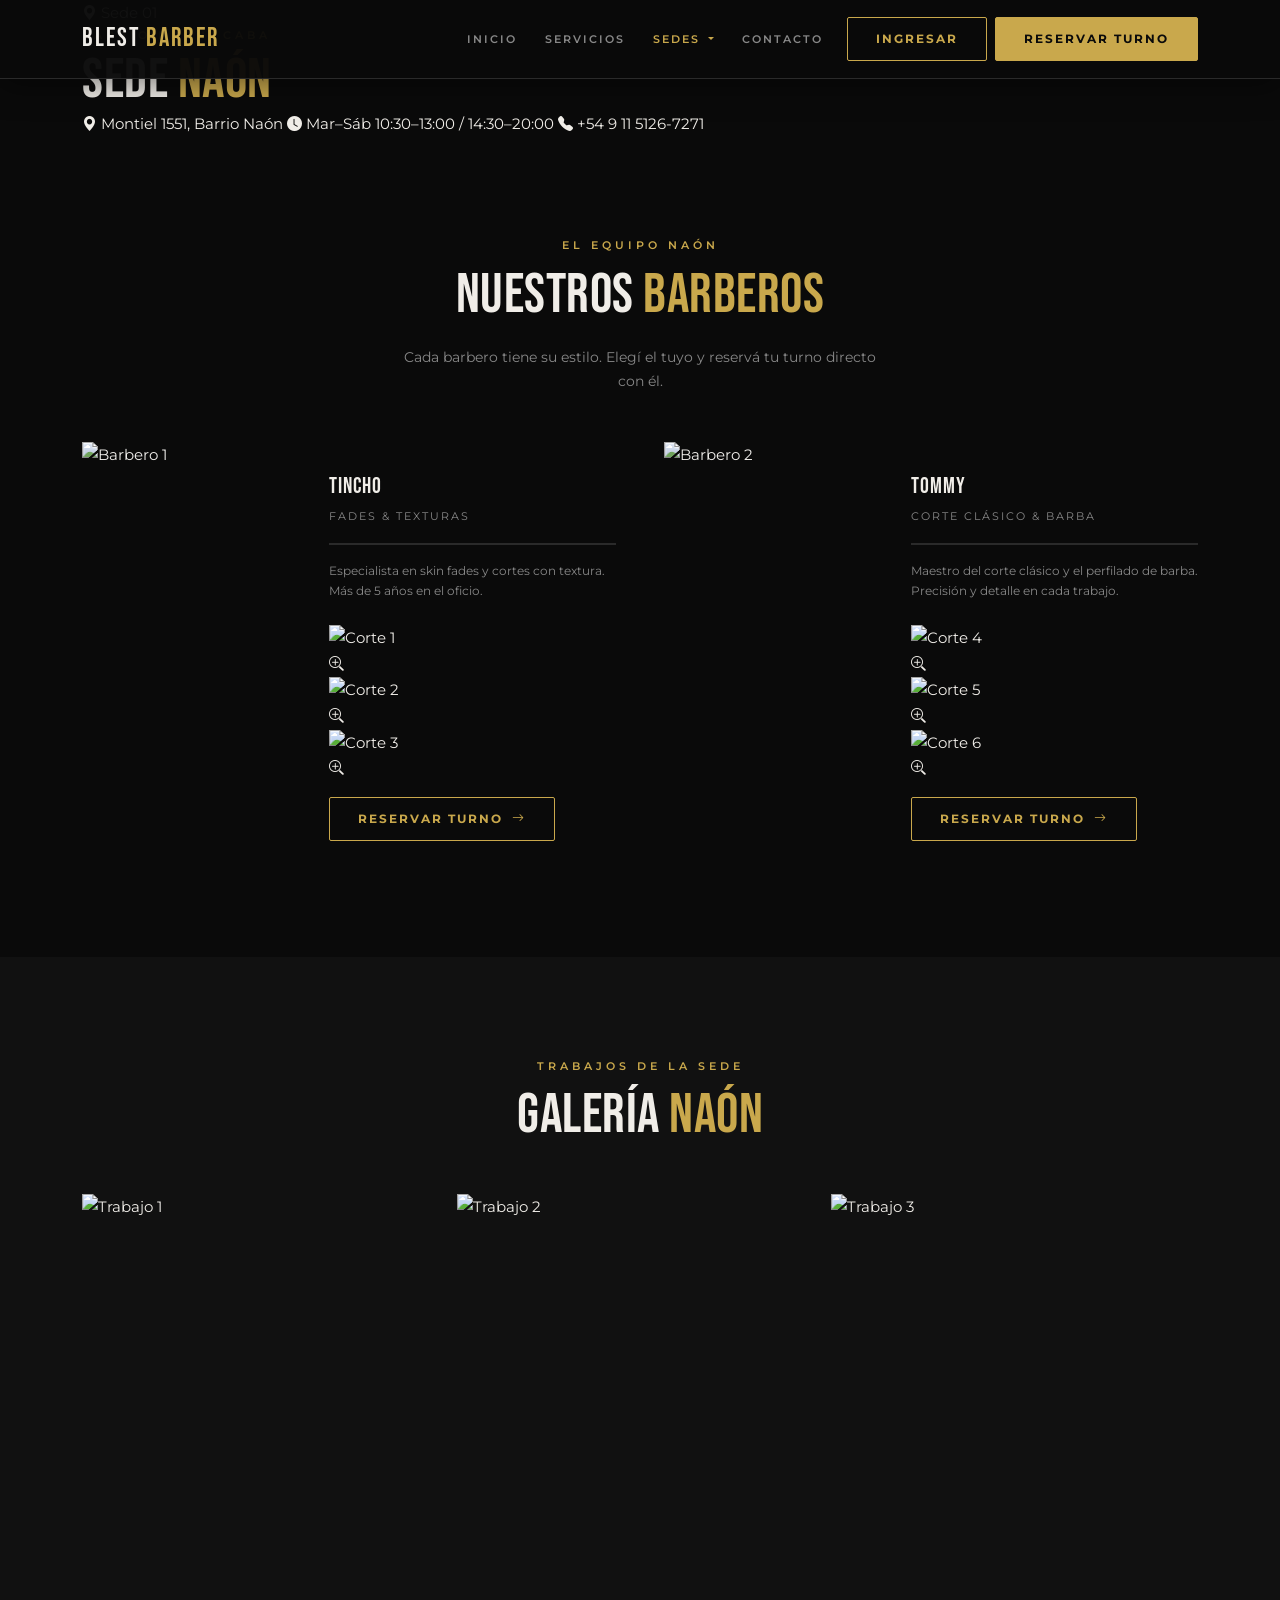
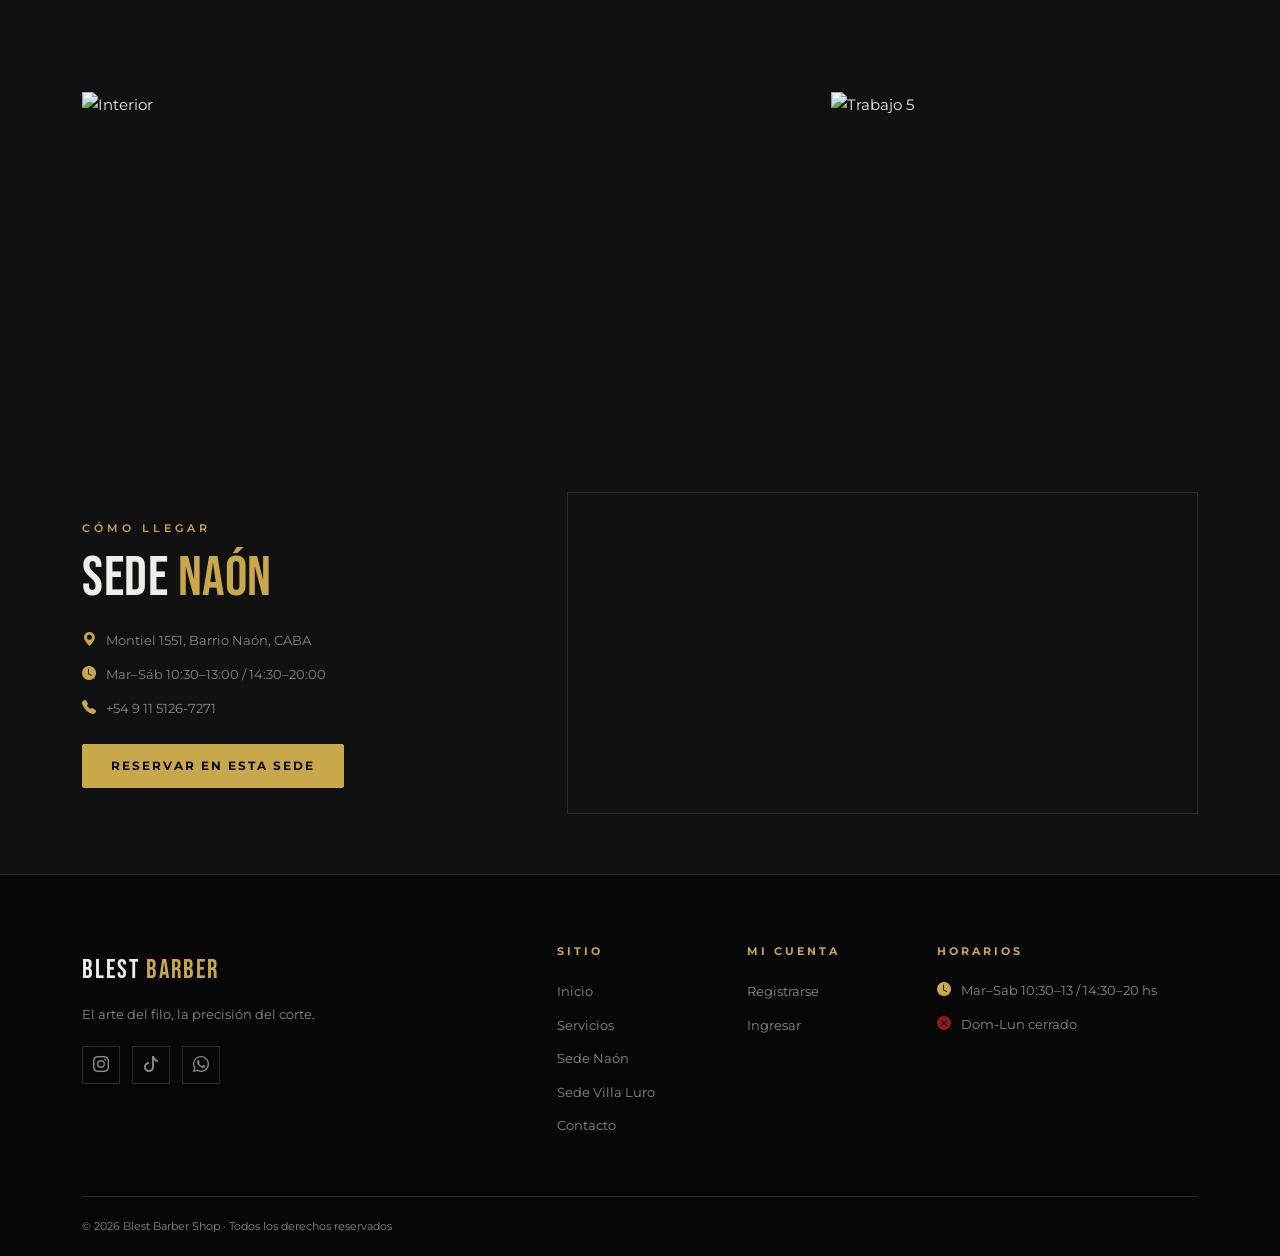
==== html/SedeNaon.html @ c5be1477 "Add files via upload" ====
<!DOCTYPE html>
<html lang="es">
<head>
  <meta charset="UTF-8">
  <meta name="viewport" content="width=device-width, initial-scale=1.0">
  <title>Sede Naón | Blest Barber Shop</title>
  <link href="https://cdn.jsdelivr.net/npm/bootstrap@5.3.3/dist/css/bootstrap.min.css" rel="stylesheet">
  <link href="https://fonts.googleapis.com/css2?family=Bebas+Neue&family=Montserrat:wght@300;400;500;600;700&display=swap" rel="stylesheet">
  <link rel="stylesheet" href="https://cdn.jsdelivr.net/npm/bootstrap-icons@1.11.3/font/bootstrap-icons.css">
  <link rel="stylesheet" href="../css/style.css">
</head>
<body>

  <!-- ======================== NAVBAR ======================== -->
  <nav class="navbar navbar-expand-lg navbar-dark fixed-top scrolled" id="mainNav">
    <div class="container">
      <a class="navbar-brand" href="index.html">
        <span class="brand-el">BLEST</span><span class="brand-filo"> BARBER</span>
      </a>
      <button class="navbar-toggler border-0" type="button" data-bs-toggle="collapse" data-bs-target="#navbarMenu">
        <span class="navbar-toggler-icon"></span>
      </button>
      <div class="collapse navbar-collapse" id="navbarMenu">
        <ul class="navbar-nav ms-auto align-items-lg-center gap-lg-1">
          <li class="nav-item"><a class="nav-link" href="index.html">Inicio</a></li>
          <li class="nav-item"><a class="nav-link" href="index.html#servicios">Servicios</a></li>
          <li class="nav-item dropdown">
            <a class="nav-link dropdown-toggle" href="#" role="button"
               data-bs-toggle="dropdown" data-bs-auto-close="true" aria-expanded="false"
               style="color:var(--gold)!important">
              Sedes
            </a>
            <ul class="dropdown-menu">
              <li>
                <a class="dropdown-item" href="SedeNaon.html"
                   style="color:var(--gold)!important">
                  <i class="bi bi-geo-alt-fill"></i>
                  Sede Naón
                </a>
              </li>
              <li>
                <a class="dropdown-item" href="SedeVLuro.html">
                  <i class="bi bi-geo-alt-fill"></i>
                  Sede Villa Luro
                </a>
              </li>
            </ul>
          </li>
          <li class="nav-item"><a class="nav-link" href="contacto.html">Contacto</a></li>
          <li class="nav-item ms-lg-2">
            <a class="btn btn-outline-gold btn-sm" href="login.html">Ingresar</a>
          </li>
          <li class="nav-item ms-lg-1">
            <a class="btn btn-gold btn-sm" href="registro.html">Reservar turno</a>
          </li>
        </ul>
      </div>
    </div>
  </nav>

  <!-- ======================== HEADER SEDE ======================== -->
  <div class="sede-header">
    <div class="container">
      <div class="sede-tag"><i class="bi bi-geo-alt-fill"></i> Sede 01</div>
      <p class="section-eyebrow mb-2">Barrio Naón, CABA</p>
      <h1 class="section-title mb-0">Sede <span class="text-gold">Naón</span></h1>
      <div class="sede-info-strip">
        <span class="sede-info-item"><i class="bi bi-geo-alt-fill"></i> Montiel 1551, Barrio Naón</span>
        <span class="sede-info-item"><i class="bi bi-clock-fill"></i> Mar–Sáb 10:30–13:00 / 14:30–20:00</span>
        <span class="sede-info-item"><i class="bi bi-telephone-fill"></i> +54 9 11 5126-7271</span>
      </div>
    </div>
  </div>

  <!-- ======================== BARBEROS ======================== -->
  <section class="barbers-section py-section">
    <div class="container">
      <div class="text-center mb-5">
        <p class="section-eyebrow">El equipo Naón</p>
        <h2 class="section-title">Nuestros <span class="text-gold">Barberos</span></h2>
        <p style="color:var(--muted);font-size:14px;max-width:500px;margin:0 auto">
          Cada barbero tiene su estilo. Elegí el tuyo y reservá tu turno directo con él.
        </p>
      </div>

      <div class="row g-5">

        <!-- BARBERO 1 -->
        <div class="col-lg-6">
          <div class="barber-card">
            <div class="row g-0">
              <div class="col-5">
                <div class="barber-img-wrap" style="height:100%">
                  <img src="../img/tinchos.webp"
                       alt="Barbero 1" class="barber-img" style="height:100%;min-height:260px">
                  <div class="barber-overlay">
                    <a href="registro.html" class="btn btn-gold btn-sm">Reservar</a>
                  </div>
                </div>
              </div>
              <div class="col-7 ps-4 py-3 d-flex flex-column">
                <div class="barber-info mb-3">
                  <h4 class="barber-name">Tincho</h4>
                  <span class="barber-spec">Fades & Texturas</span>
                </div>
                <p style="font-size:12px;color:var(--muted);line-height:1.6;flex:1">
                  Especialista en skin fades y cortes con textura. Más de 5 años en el oficio.
                </p>
                <div class="barber-cuts-grid mt-2">
                  <div class="barber-cut-thumb">
                    <img src="../img/cortenaon.webp" alt="Corte 1">
                    <div class="barber-cut-overlay"><i class="bi bi-zoom-in"></i></div>
                  </div>
                  <div class="barber-cut-thumb">
                    <img src="../img/cortenaon2.webp" alt="Corte 2">
                    <div class="barber-cut-overlay"><i class="bi bi-zoom-in"></i></div>
                  </div>
                  <div class="barber-cut-thumb">
                    <img src="../img/cortenaon3.webp" alt="Corte 3">
                    <div class="barber-cut-overlay"><i class="bi bi-zoom-in"></i></div>
                  </div>
                </div>
                <a href="registro.html" class="btn btn-outline-gold btn-sm mt-3" style="align-self:flex-start">
                  Reservar turno <i class="bi bi-arrow-right ms-1"></i>
                </a>
              </div>
            </div>
          </div>
        </div>

        <!-- BARBERO 2 -->
        <div class="col-lg-6">
          <div class="barber-card">
            <div class="row g-0">
              <div class="col-5">
                <div class="barber-img-wrap" style="height:100%">
                  <img src="../img/tommys.webp"
                       alt="Barbero 2" class="barber-img" style="height:100%;min-height:260px">
                  <div class="barber-overlay">
                    <a href="registro.html" class="btn btn-gold btn-sm">Reservar</a>
                  </div>
                </div>
              </div>
              <div class="col-7 ps-4 py-3 d-flex flex-column">
                <div class="barber-info mb-3">
                  <h4 class="barber-name">Tommy</h4>
                  <span class="barber-spec">Corte Clásico & Barba</span>
                </div>
                <p style="font-size:12px;color:var(--muted);line-height:1.6;flex:1">
                  Maestro del corte clásico y el perfilado de barba. Precisión y detalle en cada trabajo.
                </p>
                <div class="barber-cuts-grid mt-2">
                  <div class="barber-cut-thumb">
                    <img src="../img/cortenaon4.webp" alt="Corte 4">
                    <div class="barber-cut-overlay"><i class="bi bi-zoom-in"></i></div>
                  </div>
                  <div class="barber-cut-thumb">
                    <img src="../img/cortenaon5.webp" alt="Corte 5">
                    <div class="barber-cut-overlay"><i class="bi bi-zoom-in"></i></div>
                  </div>
                  <div class="barber-cut-thumb">
                    <img src="..//img//cortenaon6.webp" alt="Corte 6">
                    <div class="barber-cut-overlay"><i class="bi bi-zoom-in"></i></div>
                  </div>
                </div>
                <a href="registro.html" class="btn btn-outline-gold btn-sm mt-3" style="align-self:flex-start">
                  Reservar turno <i class="bi bi-arrow-right ms-1"></i>
                </a>
              </div>
            </div>
          </div>
        </div>

      </div>
    </div>
  </section>

  <!-- ======================== GALERÍA SEDE ======================== -->
  <section class="gallery-section py-section">
    <div class="container">
      <div class="text-center mb-5">
        <p class="section-eyebrow">Trabajos de la sede</p>
        <h2 class="section-title">Galería <span class="text-gold">Naón</span></h2>
      </div>
      <div class="gallery-grid">
        <div class="gallery-item gallery-item--tall">
          <img src="../img/cortenaon.webp" alt="Trabajo 1">
          <div class="gallery-hover"><i class="bi bi-zoom-in"></i></div>
        </div>
        <div class="gallery-item">
          <img src="../img/cortenaon2.webp" alt="Trabajo 2">
          <div class="gallery-hover"><i class="bi bi-zoom-in"></i></div>
        </div>
        <div class="gallery-item">
          <img src="../img/cortenaon3.webp" alt="Trabajo 3">
          <div class="gallery-hover"><i class="bi bi-zoom-in"></i></div>
        </div>
        <div class="gallery-item gallery-item--wide">
          <img src="../img/cortenaon4.webp" alt="Interior">
          <div class="gallery-hover"><i class="bi bi-zoom-in"></i></div>
        </div>
        <div class="gallery-item">
          <img src="../img/cortenaon5.webp" alt="Trabajo 5">
          <div class="gallery-hover"><i class="bi bi-zoom-in"></i></div>
        </div>
      </div>
    </div>
  </section>

  <!-- ======================== MAPA ======================== -->
  <section style="background:var(--bg2);padding:60px 0">
    <div class="container">
      <div class="row align-items-center g-5">
        <div class="col-lg-5">
          <p class="section-eyebrow">Cómo llegar</p>
          <h2 class="section-title">Sede <span class="text-gold">Naón</span></h2>
          <ul class="footer-contact-list mt-3">
            <li><i class="bi bi-geo-alt-fill"></i> Montiel 1551, Barrio Naón, CABA</li>
            <li><i class="bi bi-clock-fill"></i> Mar–Sáb 10:30–13:00 / 14:30–20:00</li>
            <li><i class="bi bi-telephone-fill"></i> +54 9 11 5126-7271</li>
          </ul>
          <a href="registro.html" class="btn btn-gold mt-4">Reservar en esta sede</a>
        </div>
        <div class="col-lg-7">
          <div style="border:1px solid var(--border);overflow:hidden">
            <iframe
              src="https://www.google.com/maps/embed?pb=!1m18!1m12!1m3!1d6563.950157699876!2d-58.5205734!3d-34.6553323!2m3!1f0!2f0!3f0!3m2!1i1024!2i768!4f13.1!3m3!1m2!1s0x95bcc9d73f385841%3A0x61822e73afb4fcd4!2sBlest%20Barber%20Shop%20Na%C3%B3n!5e0!3m2!1ses-419!2sar!4v1781283831807!5m2!1ses-419!2sar"
              width="100%" height="320" style="border:0;display:block;filter:grayscale(70%) contrast(1.1) brightness(0.6)"
              allowfullscreen="" loading="lazy" referrerpolicy="no-referrer-when-downgrade"
              title="Ubicación Sede Naón">
            </iframe>
          </div>
        </div>
      </div>
    </div>
  </section>

  <!-- ======================== FOOTER ======================== -->
  <footer class="site-footer">
    <div class="container">
      <div class="row g-4">
        <div class="col-lg-4">
          <div class="footer-brand">
            <span class="brand-el">BLEST</span><span class="brand-filo"> BARBER</span>
          </div>
          <p class="footer-tagline">El arte del filo, la precisión del corte.</p>
          <div class="footer-social">
            <a href="https://www.instagram.com/blestbarbershop/" target="_blank" aria-label="Instagram"><i class="bi bi-instagram"></i></a>
            <a href="https://www.tiktok.com/@blestbarbershop00" target="_blank" aria-label="TikTok"><i class="bi bi-tiktok"></i></a>
            <a href="https://api.whatsapp.com/send/?phone=5491151267271" target="_blank" aria-label="WhatsApp"><i class="bi bi-whatsapp"></i></a>
          </div>
        </div>
        <div class="col-sm-6 col-lg-2 offset-lg-1">
          <h5 class="footer-heading">Sitio</h5>
          <ul class="footer-links">
            <li><a href="index.html">Inicio</a></li>
            <li><a href="index.html#servicios">Servicios</a></li>
            <li><a href="SedeNaon.html">Sede Naón</a></li>
            <li><a href="SedeVLuro.html">Sede Villa Luro</a></li>
            <li><a href="contacto.html">Contacto</a></li>
          </ul>
        </div>
        <div class="col-sm-6 col-lg-2">
          <h5 class="footer-heading">Mi cuenta</h5>
          <ul class="footer-links">
            <li><a href="registro.html">Registrarse</a></li>
            <li><a href="login.html">Ingresar</a></li>
          </ul>
        </div>
        <div class="col-lg-3">
          <h5 class="footer-heading">Horarios</h5>
          <ul class="footer-contact-list">
            <li><i class="bi bi-clock-fill"></i> Mar–Sab 10:30–13 / 14:30–20 hs</li>
            <li><i class="bi bi-x-circle-fill" style="color:#8b1a1a"></i> Dom-Lun cerrado</li>
          </ul>
        </div>
      </div>
      <div class="footer-bottom">
        <p>© 2026 Blest Barber Shop · Todos los derechos reservados</p>
      </div>
    </div>
  </footer>

  <script src="https://cdn.jsdelivr.net/npm/bootstrap@5.3.3/dist/js/bootstrap.bundle.min.js"></script>
  <script src="../js/main.js"></script>
</body>
</html>
---- css/style.css ----
/* ============================================================
   EL FILO — BARBERÍA | Estilos principales
   Paleta: Negro #0A0A0A · Dorado #C9A84C · Rojo #8B1A1A
   Tipografía: Bebas Neue (display) · Montserrat (cuerpo)
   ============================================================ */

/* ---- VARIABLES ---- */
:root {
  --gold:      #C9A84C;
  --gold-dark: #A8882E;
  --gold-muted:#C9A84C33;
  --red:       #8B1A1A;
  --bg:        #0A0A0A;
  --bg2:       #111111;
  --bg3:       #1A1A1A;
  --bg4:       #222222;
  --cream:     #F0EDE8;
  --muted:     #888888;
  --border:    #2A2A2A;
  --font-display: 'Bebas Neue', sans-serif;
  --font-body:    'Montserrat', sans-serif;
  --transition:   0.3s ease;
}

/* ---- RESET / BASE ---- */
*, *::before, *::after { box-sizing: border-box; }

html { scroll-behavior: smooth; }

body {
  font-family: var(--font-body);
  background-color: var(--bg);
  color: var(--cream);
  font-size: 15px;
  line-height: 1.7;
  overflow-x: hidden;
}

img { max-width: 100%; }

/* ---- UTILIDADES ---- */
.text-gold { color: var(--gold); }
.py-section { padding: 100px 0; }
.section-eyebrow {
  font-family: var(--font-body);
  font-size: 11px;
  font-weight: 600;
  letter-spacing: 4px;
  text-transform: uppercase;
  color: var(--gold);
  margin-bottom: 12px;
}
.section-title {
  font-family: var(--font-display);
  font-size: clamp(36px, 5vw, 56px);
  line-height: 1.05;
  color: var(--cream);
  margin-bottom: 20px;
  letter-spacing: 0.5px;
}
.section-body {
  color: var(--muted);
  font-size: 15px;
  line-height: 1.8;
  margin-bottom: 14px;
}

/* ---- BOTONES ---- */
.btn-gold {
  background-color: var(--gold);
  color: #0A0A0A;
  border: 1px solid var(--gold);
  font-family: var(--font-body);
  font-weight: 700;
  font-size: 12px;
  letter-spacing: 2px;
  text-transform: uppercase;
  padding: 12px 28px;
  border-radius: 2px;
  transition: var(--transition);
}
.btn-gold:hover, .btn-gold:focus {
  background-color: var(--gold-dark);
  border-color: var(--gold-dark);
  color: #0A0A0A;
  transform: translateY(-1px);
  box-shadow: 0 8px 24px rgba(201,168,76,0.3);
}
.btn-outline-gold {
  background-color: transparent;
  color: var(--gold);
  border: 1px solid var(--gold);
  font-family: var(--font-body);
  font-weight: 700;
  font-size: 12px;
  letter-spacing: 2px;
  text-transform: uppercase;
  padding: 12px 28px;
  border-radius: 2px;
  transition: var(--transition);
}
.btn-outline-gold:hover, .btn-outline-gold:focus {
  background-color: var(--gold);
  color: #0A0A0A;
  transform: translateY(-1px);
}

/* ---- NAVBAR ---- */
#mainNav {
  background-color: transparent;
  padding: 20px 0;
  transition: background-color 0.4s ease, padding 0.4s ease, box-shadow 0.4s ease;
  border-bottom: 1px solid transparent;
  z-index: 1000;
}
#mainNav.scrolled {
  background-color: rgba(10,10,10,0.97);
  padding: 12px 0;
  border-bottom-color: var(--border);
  box-shadow: 0 4px 32px rgba(0,0,0,0.5);
}
.brand-el {
  font-family: var(--font-display);
  font-size: 26px;
  color: var(--cream);
  letter-spacing: 2px;
}
.brand-filo {
  font-family: var(--font-display);
  font-size: 26px;
  color: var(--gold);
  letter-spacing: 2px;
}
.nav-link {
  font-size: 11px;
  font-weight: 600;
  letter-spacing: 2px;
  text-transform: uppercase;
  color: var(--muted) !important;
  padding: 8px 12px !important;
  transition: color var(--transition);
}
.nav-link:hover { color: var(--cream) !important; }

/* ---- HERO ---- */
.hero-section {
  position: relative;
  min-height: 100vh;
  background-color: var(--bg);
  overflow: hidden;
  display: flex;
  align-items: center;
}

/* La "navaja": diagonal roja que firma el hero */
.hero-slash {
  position: absolute;
  top: -10%;
  right: -5%;
  width: 3px;
  height: 130%;
  background: var(--red);
  transform: rotate(-12deg);
  transform-origin: top right;
  opacity: 0.6;
  pointer-events: none;
}
.hero-slash::after {
  content: '';
  position: absolute;
  top: 0;
  left: -40px;
  width: 1px;
  height: 100%;
  background: var(--gold);
  opacity: 0.15;
}

.hero-eyebrow {
  font-size: 11px;
  font-weight: 600;
  letter-spacing: 5px;
  text-transform: uppercase;
  color: var(--gold);
  margin-bottom: 16px;
}
.hero-title {
  font-family: var(--font-display);
  font-size: clamp(64px, 9vw, 120px);
  line-height: 0.95;
  color: var(--cream);
  letter-spacing: 2px;
  margin-bottom: 24px;
}
.title-gold { color: var(--gold); }

.hero-subtitle {
  font-size: 16px;
  color: var(--muted);
  line-height: 1.7;
  max-width: 420px;
}

/* Estadísticas hero */
.hero-stats { align-items: center; }
.stat-num {
  display: block;
  font-family: var(--font-display);
  font-size: 38px;
  color: var(--gold);
  line-height: 1;
}
.stat-label {
  display: block;
  font-size: 10px;
  letter-spacing: 2px;
  text-transform: uppercase;
  color: var(--muted);
  margin-top: 4px;
}
.stat-divider {
  width: 1px;
  height: 40px;
  background-color: var(--border);
}

/* Frame de imagen hero */
.hero-img-frame {
  position: relative;
  width: 380px;
}
.hero-img-inner {
  border: 1px solid var(--border);
  overflow: hidden;
  position: relative;
}
.hero-img-inner::before {
  content: '';
  position: absolute;
  inset: 0;
  background: linear-gradient(135deg, rgba(201,168,76,0.08) 0%, transparent 60%);
  z-index: 1;
  pointer-events: none;
}
.hero-photo {
  width: 100%;
  height: 500px;
  object-fit: cover;
  display: block;
  filter: grayscale(20%);
  transition: filter 0.5s ease;
}
.hero-img-frame:hover .hero-photo { filter: grayscale(0%); }
.hero-img-badge {
  position: absolute;
  bottom: -20px;
  left: -20px;
  background-color: var(--gold);
  color: #0A0A0A;
  padding: 14px 18px;
  display: flex;
  align-items: center;
  gap: 10px;
  font-size: 11px;
  font-weight: 700;
  letter-spacing: 1px;
  text-transform: uppercase;
  line-height: 1.3;
  z-index: 2;
}
.hero-img-badge i { font-size: 22px; }

/* Scroll hint */
.hero-scroll-hint {
  position: absolute;
  bottom: 40px;
  left: 50%;
  transform: translateX(-50%);
  display: flex;
  flex-direction: column;
  align-items: center;
  gap: 8px;
}
.hero-scroll-hint span {
  font-size: 10px;
  letter-spacing: 3px;
  text-transform: uppercase;
  color: var(--muted);
}
.scroll-line {
  width: 1px;
  height: 50px;
  background: linear-gradient(to bottom, var(--gold), transparent);
  animation: scrollDrop 1.8s ease-in-out infinite;
}
@keyframes scrollDrop {
  0%, 100% { opacity: 0; transform: scaleY(0); transform-origin: top; }
  50% { opacity: 1; transform: scaleY(1); transform-origin: top; }
}

/* ---- ANNOUNCEMENT BAR ---- */
.announcement-bar {
  background-color: var(--gold);
  overflow: hidden;
  padding: 10px 0;
  width: 100%;
  position: relative;
}

.announcement-track {
  display: flex;
  width: max-content;
  animation: ticker 25s linear infinite;
}

.announcement-content {
  display: flex;
  white-space: nowrap;
  flex-shrink: 0;
}

.announcement-content span {
  font-family: var(--font-display);
  font-size: 14px;
  letter-spacing: 2px;
  color: #0A0A0A;
  white-space: nowrap;
  padding-right: 50px;
}

@keyframes ticker {
  from {
    transform: translateX(0);
  }

  to {
    transform: translateX(-50%);
  }
}

/* ---- ABOUT ---- */
.about-section { background-color: var(--bg); }

.about-img-grid {
  position: relative;
  padding-bottom: 30px;
  padding-right: 20px;
}
.about-img-main {
  width: 100%;
  height: 420px;
  object-fit: cover;
  display: block;
  border: 1px solid var(--border);
}
.about-img-side {
  position: absolute;
  bottom: 0;
  right: 0;
  width: 160px;
  height: 160px;
  object-fit: cover;
  border: 3px solid var(--bg);
  outline: 1px solid var(--gold);
}
.about-img-tag {
  position: absolute;
  top: 24px;
  left: -16px;
  background-color: var(--red);
  color: var(--cream);
  padding: 10px 16px;
  font-size: 11px;
  font-weight: 600;
  letter-spacing: 1.5px;
  text-transform: uppercase;
  display: flex;
  align-items: center;
  gap: 8px;
}

.about-features { display: flex; flex-direction: column; gap: 10px; }
.about-feature-item {
  display: flex;
  align-items: center;
  gap: 10px;
  color: var(--cream);
  font-size: 14px;
}

/* ---- SERVICIOS ---- */
.services-section { background-color: var(--bg2); }

.service-card {
  background-color: var(--bg3);
  border: 1px solid var(--border);
  padding: 32px 28px;
  transition: var(--transition);
  cursor: pointer;
  display: flex;
  flex-direction: column;
}
.service-card:hover {
  border-color: var(--gold);
  transform: translateY(-4px);
  box-shadow: 0 12px 40px rgba(201,168,76,0.12);
}
.service-card--featured {
  background-color: var(--bg4);
  border-color: var(--gold);
  position: relative;
}
.service-badge {
  position: absolute;
  top: -12px;
  left: 28px;
  background-color: var(--gold);
  color: #0A0A0A;
  font-size: 10px;
  font-weight: 700;
  letter-spacing: 2px;
  text-transform: uppercase;
  padding: 4px 12px;
}
.service-icon {
  font-size: 28px;
  color: var(--gold);
  margin-bottom: 16px;
}
.service-title {
  font-family: var(--font-display);
  font-size: 24px;
  color: var(--cream);
  letter-spacing: 1px;
  margin-bottom: 10px;
}
.service-desc {
  color: var(--muted);
  font-size: 13px;
  line-height: 1.7;
  flex: 1;
}
.service-footer {
  display: flex;
  align-items: center;
  justify-content: space-between;
  margin-top: 20px;
  padding-top: 16px;
  border-top: 1px solid var(--border);
}
.service-price {
  font-family: var(--font-display);
  font-size: 26px;
  color: var(--gold);
  letter-spacing: 1px;
}
.btn-service-link {
  font-size: 11px;
  font-weight: 600;
  letter-spacing: 1.5px;
  text-transform: uppercase;
  color: var(--muted);
  text-decoration: none;
  transition: color var(--transition);
  display: flex;
  align-items: center;
  gap: 6px;
}
.btn-service-link:hover { color: var(--gold); }

/* ---- BARBEROS ---- */
.barbers-section { background-color: var(--bg); }

.barber-card { cursor: pointer; }
.barber-img-wrap {
  position: relative;
  overflow: hidden;
}
.barber-img {
  width: 100%;
  height: 320px;
  object-fit: cover;
  object-position: top;
  display: block;
  transition: transform 0.5s ease;
  filter: grayscale(40%);
}
.barber-card:hover .barber-img {
  transform: scale(1.05);
  filter: grayscale(0%);
}
.barber-overlay {
  position: absolute;
  inset: 0;
  background: rgba(10,10,10,0.6);
  display: flex;
  align-items: flex-end;
  justify-content: center;
  padding-bottom: 24px;
  opacity: 0;
  transition: opacity var(--transition);
}
.barber-card:hover .barber-overlay { opacity: 1; }
.barber-info {
  padding: 16px 0;
  border-bottom: 2px solid var(--border);
}
.barber-card:hover .barber-info { border-bottom-color: var(--gold); }
.barber-name {
  font-family: var(--font-display);
  font-size: 22px;
  color: var(--cream);
  margin-bottom: 2px;
  letter-spacing: 1px;
  transition: color var(--transition);
}
.barber-card:hover .barber-name { color: var(--gold); }
.barber-spec {
  font-size: 11px;
  letter-spacing: 2px;
  text-transform: uppercase;
  color: var(--muted);
}

/* ---- GALERÍA ---- */
.gallery-section { background-color: var(--bg2); }

.gallery-grid {
  display: grid;
  grid-template-columns: repeat(3, 1fr);
  grid-template-rows: auto;
  gap: 8px;
}
.gallery-item {
  position: relative;
  overflow: hidden;
  cursor: pointer;
}
.gallery-item img {
  width: 100%;
  height: 240px;
  object-fit: cover;
  display: block;
  transition: transform 0.6s ease;
}
.gallery-item--tall img { height: 490px; }
.gallery-item--wide { grid-column: span 2; }
.gallery-item--wide img { height: 240px; }
.gallery-item:hover img { transform: scale(1.06); }
.gallery-hover {
  position: absolute;
  inset: 0;
  background: rgba(201,168,76,0.12);
  display: flex;
  align-items: center;
  justify-content: center;
  opacity: 0;
  transition: opacity var(--transition);
  font-size: 28px;
  color: var(--gold);
}
.gallery-item:hover .gallery-hover { opacity: 1; }

/* ---- CTA ---- */
.cta-section {
  position: relative;
  padding: 100px 0;
  background-color: var(--bg3);
  overflow: hidden;
}
.cta-bg {
  position: absolute;
  inset: 0;
  background-image: repeating-linear-gradient(
    -45deg,
    transparent,
    transparent 40px,
    rgba(201,168,76,0.02) 40px,
    rgba(201,168,76,0.02) 41px
  );
}
.cta-title {
  font-family: var(--font-display);
  font-size: clamp(40px, 6vw, 72px);
  line-height: 1;
  color: var(--cream);
  letter-spacing: 1px;
  margin-bottom: 16px;
}
.cta-body {
  font-size: 15px;
  color: var(--muted);
}

/* ---- FOOTER ---- */
.site-footer {
  background-color: #070707;
  padding: 70px 0 0;
  border-top: 1px solid var(--border);
}
.footer-brand {
  font-size: 28px;
  margin-bottom: 10px;
}
.footer-tagline {
  font-size: 13px;
  color: var(--muted);
  margin-bottom: 20px;
}
.footer-social { display: flex; gap: 12px; }
.footer-social a {
  width: 38px;
  height: 38px;
  border: 1px solid var(--border);
  display: flex;
  align-items: center;
  justify-content: center;
  color: var(--muted);
  font-size: 16px;
  text-decoration: none;
  transition: var(--transition);
}
.footer-social a:hover {
  border-color: var(--gold);
  color: var(--gold);
}
.footer-heading {
  font-size: 11px;
  font-weight: 700;
  letter-spacing: 3px;
  text-transform: uppercase;
  color: var(--gold);
  margin-bottom: 20px;
}
.footer-links {
  list-style: none;
  padding: 0;
  margin: 0;
}
.footer-links li { margin-bottom: 8px; }
.footer-links a {
  font-size: 13px;
  color: var(--muted);
  text-decoration: none;
  transition: color var(--transition);
}
.footer-links a:hover { color: var(--cream); }

.footer-contact-list {
  list-style: none;
  padding: 0;
  margin: 0;
  display: flex;
  flex-direction: column;
  gap: 10px;
}
.footer-contact-list li {
  font-size: 13px;
  color: var(--muted);
  display: flex;
  align-items: center;
  gap: 10px;
}
.footer-contact-list i { color: var(--gold); font-size: 14px; }

.footer-bottom {
  border-top: 1px solid var(--border);
  margin-top: 50px;
  padding: 20px 0;
  display: flex;
  justify-content: space-between;
  align-items: center;
  flex-wrap: wrap;
  gap: 8px;
}
.footer-bottom p {
  font-size: 11px;
  color: var(--muted);
  margin: 0;
}

/* ---- PÁGINAS INTERNAS — AUTH ---- */
.auth-page {
  min-height: 100vh;
  background-color: var(--bg);
  display: flex;
  align-items: center;
  padding: 100px 0 60px;
}
.auth-card {
  background-color: var(--bg3);
  border: 1px solid var(--border);
  padding: 48px 40px;
  max-width: 480px;
  margin: 0 auto;
}
.auth-title {
  font-family: var(--font-display);
  font-size: 38px;
  color: var(--cream);
  letter-spacing: 1px;
  margin-bottom: 6px;
}
.auth-subtitle {
  font-size: 13px;
  color: var(--muted);
  margin-bottom: 32px;
}

/* Form controls dark */
.form-label {
  font-size: 11px;
  font-weight: 600;
  letter-spacing: 2px;
  text-transform: uppercase;
  color: var(--muted);
  margin-bottom: 6px;
}
.form-control, .form-select {
  background-color: var(--bg4) !important;
  border: 1px solid var(--border) !important;
  color: var(--cream) !important;
  border-radius: 2px !important;
  padding: 10px 14px !important;
  font-size: 14px !important;
  font-family: var(--font-body) !important;
  transition: border-color var(--transition) !important;
}
.form-control:focus, .form-select:focus {
  border-color: var(--gold) !important;
  box-shadow: 0 0 0 3px rgba(201,168,76,0.12) !important;
  outline: none !important;
}
.form-control::placeholder { color: #555 !important; }

/* ---- RESPONSIVE ---- */
@media (max-width: 991px) {
  .hero-title { font-size: 72px; }
  .about-img-side { display: none; }
  .gallery-grid {
    grid-template-columns: repeat(2, 1fr);
  }
  .gallery-item--tall { grid-row: span 1; }
  .gallery-item--tall img { height: 260px; }
  .gallery-item--wide { grid-column: span 1; }
}
@media (max-width: 575px) {
  .py-section { padding: 64px 0; }
  .hero-title { font-size: 56px; }
  .gallery-grid { grid-template-columns: 1fr 1fr; }
  .footer-bottom { flex-direction: column; text-align: center; }
  .auth-card { padding: 32px 20px; }
}
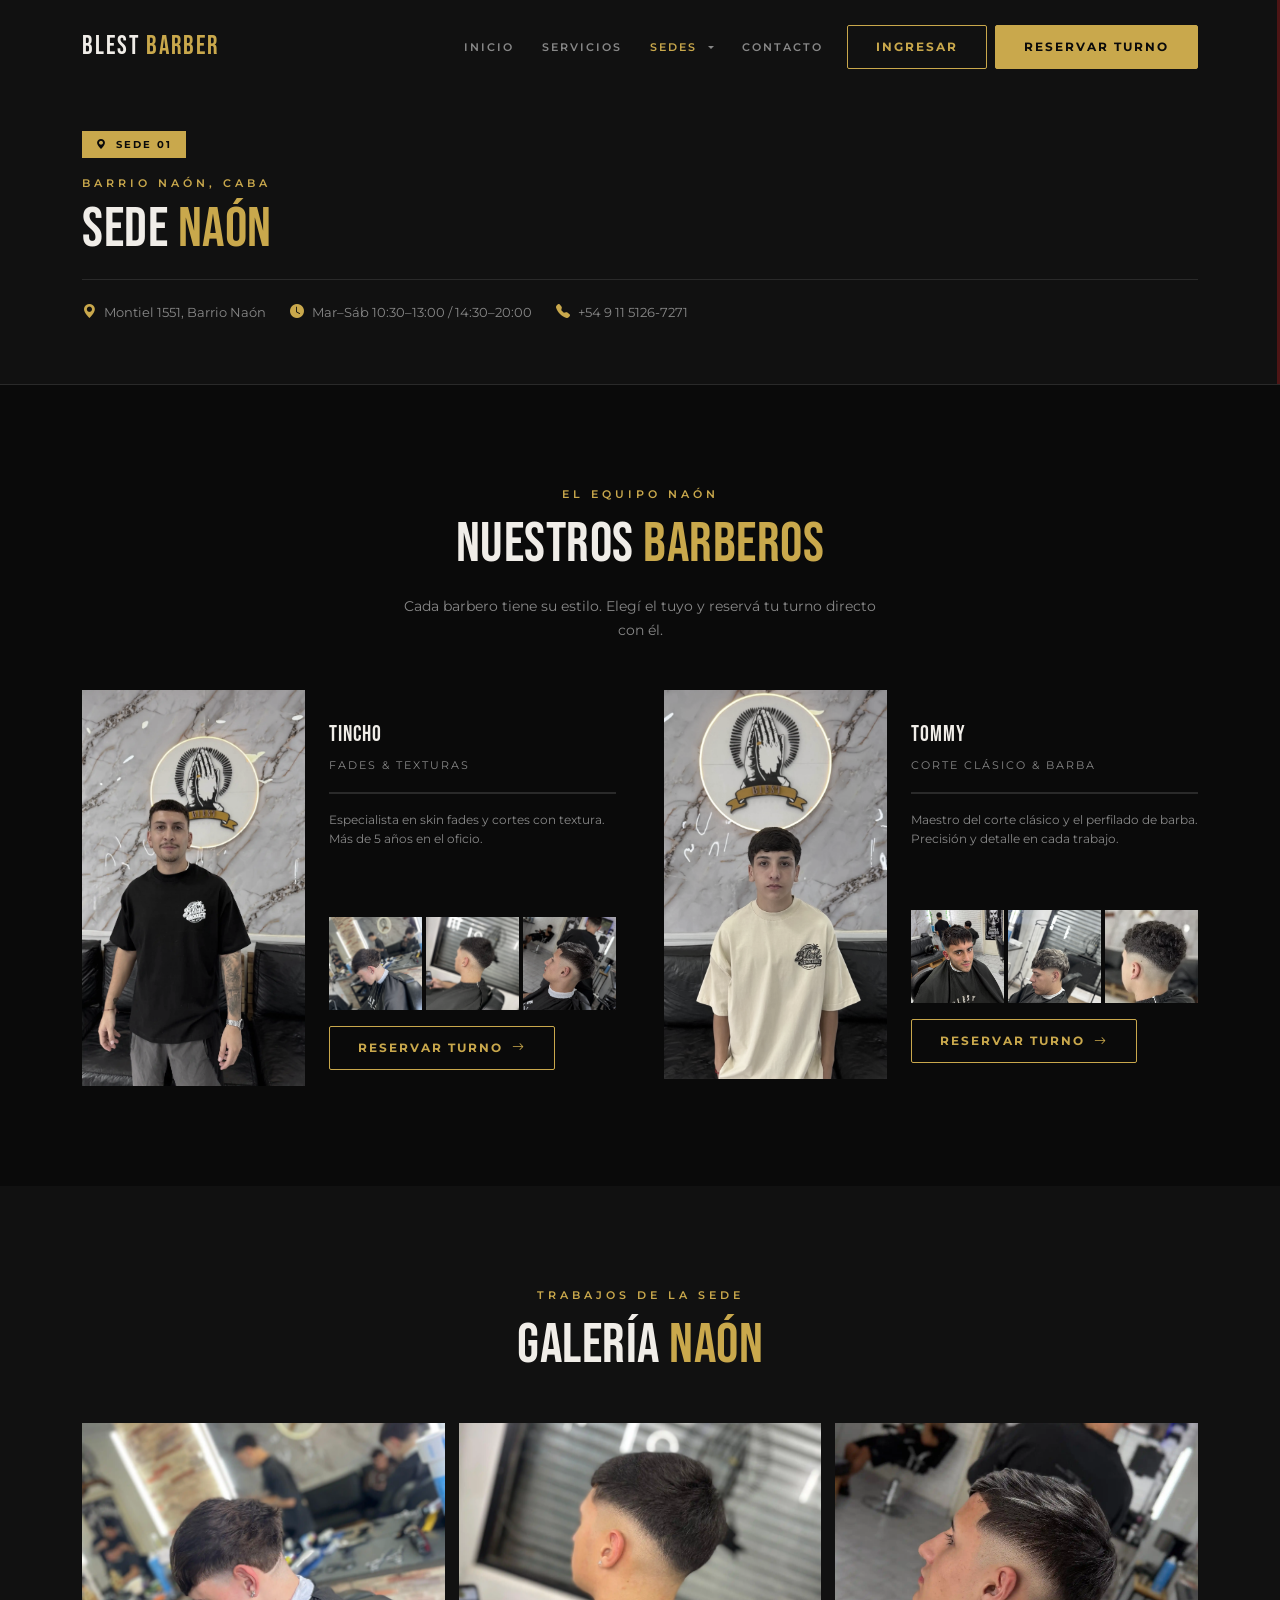
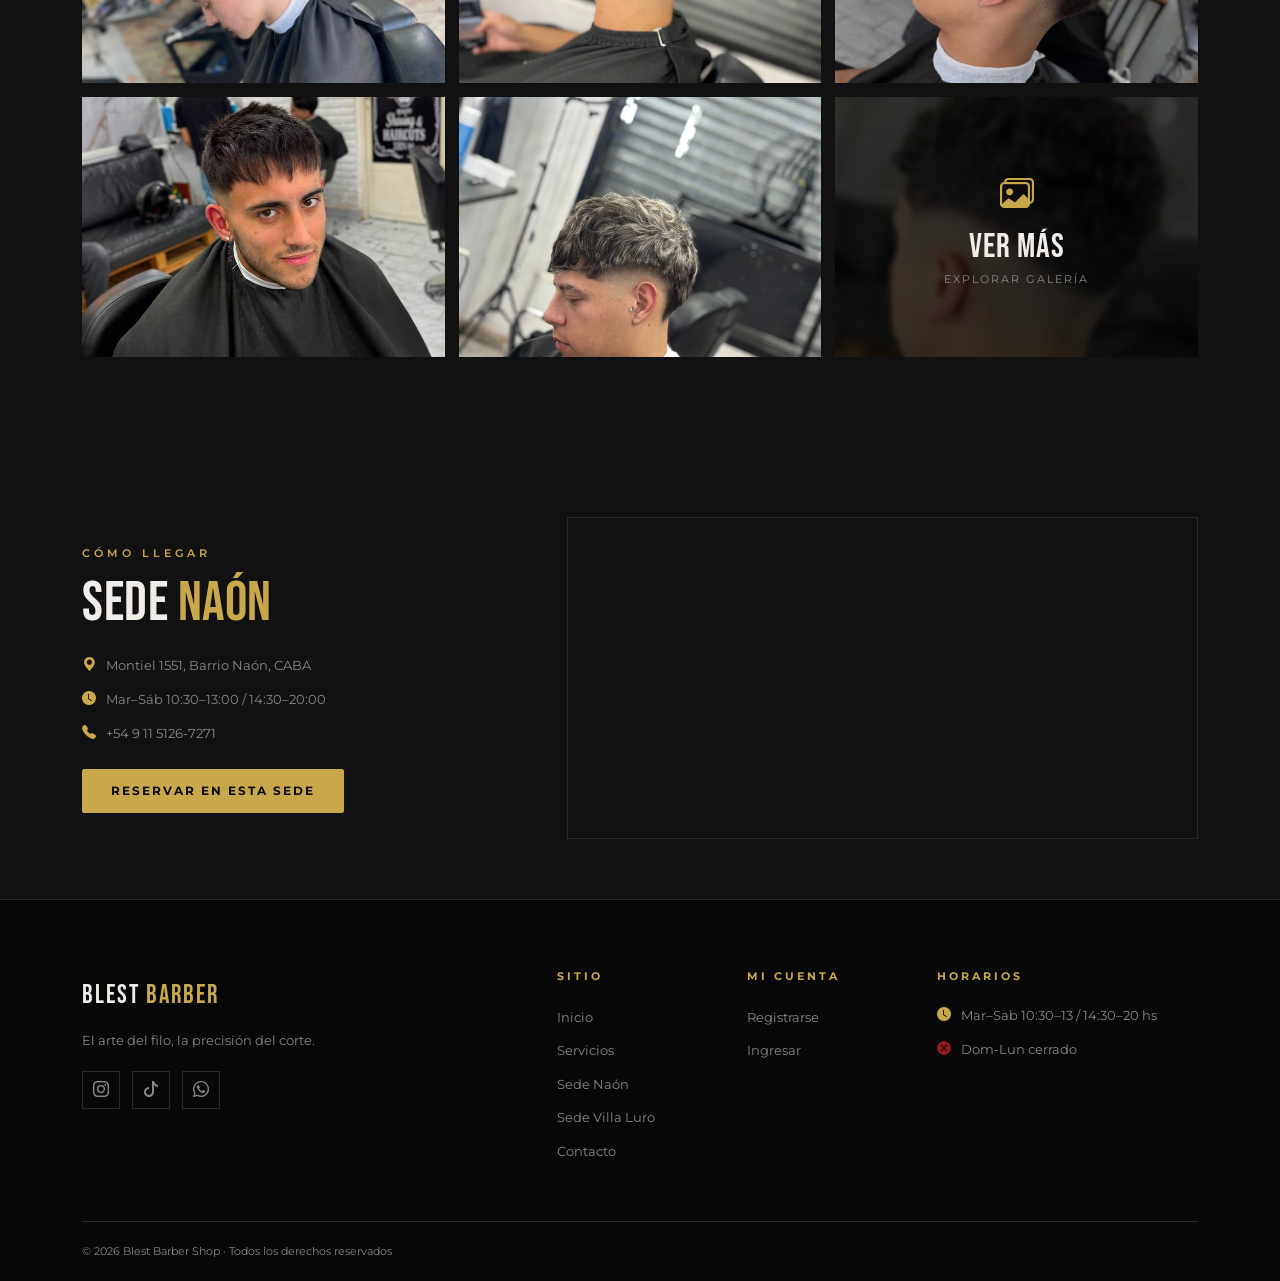
==== commit 391e74e5: "Arreglos en las galerias" ====
--- a/html/SedeNaon.html
+++ b/html/SedeNaon.html
@@ -94,7 +94,7 @@
                   <img src="../img/tinchos.webp"
                        alt="Barbero 1" class="barber-img" style="height:100%;min-height:260px">
                   <div class="barber-overlay">
-                    <a href="registro.html" class="btn btn-gold btn-sm">Reservar</a>
+                    <a href="registro.php" class="btn btn-gold btn-sm">Reservar</a>
                   </div>
                 </div>
               </div>
@@ -107,20 +107,32 @@
                   Especialista en skin fades y cortes con textura. Más de 5 años en el oficio.
                 </p>
                 <div class="barber-cuts-grid mt-2">
-                  <div class="barber-cut-thumb">
+                  <div class="barber-cut-thumb"
+                      data-gallery="tincho"
+                      data-index="0">
                     <img src="../img/cortenaon.webp" alt="Corte 1">
-                    <div class="barber-cut-overlay"><i class="bi bi-zoom-in"></i></div>
-                  </div>
-                  <div class="barber-cut-thumb">
+                    <div class="barber-cut-overlay">
+                      <i class="bi bi-zoom-in"></i>
+                    </div>
+                  </div>
+                  <div class="barber-cut-thumb"
+                      data-gallery="tincho"
+                      data-index="1">
                     <img src="../img/cortenaon2.webp" alt="Corte 2">
-                    <div class="barber-cut-overlay"><i class="bi bi-zoom-in"></i></div>
-                  </div>
-                  <div class="barber-cut-thumb">
+                    <div class="barber-cut-overlay">
+                      <i class="bi bi-zoom-in"></i>
+                    </div>
+                  </div>
+                  <div class="barber-cut-thumb"
+                      data-gallery="tincho"
+                      data-index="2">
                     <img src="../img/cortenaon3.webp" alt="Corte 3">
-                    <div class="barber-cut-overlay"><i class="bi bi-zoom-in"></i></div>
-                  </div>
-                </div>
-                <a href="registro.html" class="btn btn-outline-gold btn-sm mt-3" style="align-self:flex-start">
+                    <div class="barber-cut-overlay">
+                      <i class="bi bi-zoom-in"></i>
+                    </div>
+                  </div>
+                </div>
+                <a href="registro.php" class="btn btn-outline-gold btn-sm mt-3" style="align-self:flex-start">
                   Reservar turno <i class="bi bi-arrow-right ms-1"></i>
                 </a>
               </div>
@@ -137,7 +149,7 @@
                   <img src="../img/tommys.webp"
                        alt="Barbero 2" class="barber-img" style="height:100%;min-height:260px">
                   <div class="barber-overlay">
-                    <a href="registro.html" class="btn btn-gold btn-sm">Reservar</a>
+                    <a href="registro.php" class="btn btn-gold btn-sm">Reservar</a>
                   </div>
                 </div>
               </div>
@@ -150,20 +162,32 @@
                   Maestro del corte clásico y el perfilado de barba. Precisión y detalle en cada trabajo.
                 </p>
                 <div class="barber-cuts-grid mt-2">
-                  <div class="barber-cut-thumb">
+                  <div class="barber-cut-thumb"
+                      data-gallery="tommy"
+                      data-index="0">
                     <img src="../img/cortenaon4.webp" alt="Corte 4">
-                    <div class="barber-cut-overlay"><i class="bi bi-zoom-in"></i></div>
-                  </div>
-                  <div class="barber-cut-thumb">
+                    <div class="barber-cut-overlay">
+                      <i class="bi bi-zoom-in"></i>
+                    </div>
+                  </div>
+                  <div class="barber-cut-thumb"
+                      data-gallery="tommy"
+                      data-index="1">
                     <img src="../img/cortenaon5.webp" alt="Corte 5">
-                    <div class="barber-cut-overlay"><i class="bi bi-zoom-in"></i></div>
-                  </div>
-                  <div class="barber-cut-thumb">
-                    <img src="..//img//cortenaon6.webp" alt="Corte 6">
-                    <div class="barber-cut-overlay"><i class="bi bi-zoom-in"></i></div>
-                  </div>
-                </div>
-                <a href="registro.html" class="btn btn-outline-gold btn-sm mt-3" style="align-self:flex-start">
+                    <div class="barber-cut-overlay">
+                      <i class="bi bi-zoom-in"></i>
+                    </div>
+                  </div>
+                  <div class="barber-cut-thumb"
+                    data-gallery="tommy"
+                    data-index="2">
+                  <img src="../img/cortenaon6.webp" alt="Corte 6">
+                  <div class="barber-cut-overlay">
+                    <i class="bi bi-zoom-in"></i>
+                  </div>
+                </div>
+                </div>
+                <a href="registro.php" class="btn btn-outline-gold btn-sm mt-3" style="align-self:flex-start">
                   Reservar turno <i class="bi bi-arrow-right ms-1"></i>
                 </a>
               </div>
@@ -182,28 +206,56 @@
         <p class="section-eyebrow">Trabajos de la sede</p>
         <h2 class="section-title">Galería <span class="text-gold">Naón</span></h2>
       </div>
-      <div class="gallery-grid">
-        <div class="gallery-item gallery-item--tall">
-          <img src="../img/cortenaon.webp" alt="Trabajo 1">
-          <div class="gallery-hover"><i class="bi bi-zoom-in"></i></div>
-        </div>
-        <div class="gallery-item">
-          <img src="../img/cortenaon2.webp" alt="Trabajo 2">
-          <div class="gallery-hover"><i class="bi bi-zoom-in"></i></div>
-        </div>
-        <div class="gallery-item">
-          <img src="../img/cortenaon3.webp" alt="Trabajo 3">
-          <div class="gallery-hover"><i class="bi bi-zoom-in"></i></div>
-        </div>
-        <div class="gallery-item gallery-item--wide">
-          <img src="../img/cortenaon4.webp" alt="Interior">
-          <div class="gallery-hover"><i class="bi bi-zoom-in"></i></div>
-        </div>
-        <div class="gallery-item">
-          <img src="../img/cortenaon5.webp" alt="Trabajo 5">
-          <div class="gallery-hover"><i class="bi bi-zoom-in"></i></div>
-        </div>
-      </div>
+    <div class="gallery-grid">
+
+      <div class="gallery-item" data-gallery="naon" data-index="0">
+        <img src="../img/cortenaon.webp" alt="Trabajo 1">
+        <div class="gallery-hover">
+          <i class="bi bi-zoom-in"></i>
+        </div>
+      </div>
+
+      <div class="gallery-item" data-gallery="naon" data-index="1">
+        <img src="../img/cortenaon2.webp" alt="Trabajo 2">
+        <div class="gallery-hover">
+          <i class="bi bi-zoom-in"></i>
+        </div>
+      </div>
+
+      <div class="gallery-item" data-gallery="naon" data-index="2">
+        <img src="../img/cortenaon3.webp" alt="Trabajo 3">
+        <div class="gallery-hover">
+          <i class="bi bi-zoom-in"></i>
+        </div>
+      </div>
+
+      <div class="gallery-item" data-gallery="naon" data-index="3">
+        <img src="../img/cortenaon4.webp" alt="Trabajo 4">
+        <div class="gallery-hover">
+          <i class="bi bi-zoom-in"></i>
+        </div>
+      </div>
+
+      <div class="gallery-item" data-gallery="naon" data-index="4">
+        <img src="../img/cortenaon5.webp" alt="Trabajo 5">
+        <div class="gallery-hover">
+          <i class="bi bi-zoom-in"></i>
+        </div>
+      </div>
+
+      <div class="gallery-item gallery-more"
+          data-gallery="naon"
+          data-index="5">
+
+        <img src="../img/cortenaon6.webp" alt="Ver más">
+
+        <div class="gallery-more-overlay">
+          <i class="bi bi-images gallery-more-icon"></i>
+          <span class="gallery-more-text">Ver más</span>
+          <small class="gallery-more-subtext">Explorar galería</small>
+        </div>
+      </div>
+
     </div>
   </section>
 
@@ -219,7 +271,7 @@
             <li><i class="bi bi-clock-fill"></i> Mar–Sáb 10:30–13:00 / 14:30–20:00</li>
             <li><i class="bi bi-telephone-fill"></i> +54 9 11 5126-7271</li>
           </ul>
-          <a href="registro.html" class="btn btn-gold mt-4">Reservar en esta sede</a>
+          <a href="registro.php" class="btn btn-gold mt-4">Reservar en esta sede</a>
         </div>
         <div class="col-lg-7">
           <div style="border:1px solid var(--border);overflow:hidden">
@@ -257,14 +309,14 @@
             <li><a href="index.html#servicios">Servicios</a></li>
             <li><a href="SedeNaon.html">Sede Naón</a></li>
             <li><a href="SedeVLuro.html">Sede Villa Luro</a></li>
-            <li><a href="contacto.html">Contacto</a></li>
+            <li><a href="contacto.php">Contacto</a></li>
           </ul>
         </div>
         <div class="col-sm-6 col-lg-2">
           <h5 class="footer-heading">Mi cuenta</h5>
           <ul class="footer-links">
-            <li><a href="registro.html">Registrarse</a></li>
-            <li><a href="login.html">Ingresar</a></li>
+            <li><a href="registro.php">Registrarse</a></li>
+            <li><a href="login.php">Ingresar</a></li>
           </ul>
         </div>
         <div class="col-lg-3">
@@ -281,7 +333,158 @@
     </div>
   </footer>
 
+  <!-- MODAL GALERÍA / CARRUSEL -->
+  <div class="modal fade" id="imageGalleryModal" tabindex="-1" aria-hidden="true">
+    <div class="modal-dialog modal-dialog-centered modal-xl">
+      <div class="modal-content gallery-modal-content">
+
+        <button type="button"
+                class="btn-close btn-close-white gallery-modal-close"
+                data-bs-dismiss="modal"
+                aria-label="Cerrar"></button>
+
+        <div class="modal-body p-0">
+
+          <div id="imageGalleryCarousel" class="carousel slide">
+            <div class="carousel-inner" id="galleryCarouselInner"></div>
+
+            <button class="carousel-control-prev" type="button"
+                    data-bs-target="#imageGalleryCarousel"
+                    data-bs-slide="prev">
+              <span class="carousel-control-prev-icon"></span>
+            </button>
+
+            <button class="carousel-control-next" type="button"
+                    data-bs-target="#imageGalleryCarousel"
+                    data-bs-slide="next">
+              <span class="carousel-control-next-icon"></span>
+            </button>
+          </div>
+
+          <div class="gallery-counter" id="galleryCounter"></div>
+
+        </div>
+      </div>
+    </div>
+  </div>
+
   <script src="https://cdn.jsdelivr.net/npm/bootstrap@5.3.3/dist/js/bootstrap.bundle.min.js"></script>
-  <script src="../js/main.js"></script>
+
+<script>
+const galleries = {
+  naon: [
+    "../img/cortenaon.webp",
+    "../img/cortenaon2.webp",
+    "../img/cortenaon3.webp",
+    "../img/cortenaon4.webp",
+    "../img/cortenaon5.webp",
+    "../img/cortenaon6.webp"
+  ],
+
+  tincho: [
+    "../img/cortenaon.webp",
+    "../img/cortenaon2.webp",
+    "../img/cortenaon3.webp"
+  ],
+
+  tommy: [
+    "../img/cortenaon4.webp",
+    "../img/cortenaon5.webp",
+    "../img/cortenaon6.webp"
+  ]
+};
+
+const modalElement =
+  document.getElementById("imageGalleryModal");
+
+const carouselElement =
+  document.getElementById("imageGalleryCarousel");
+
+const carouselInner =
+  document.getElementById("galleryCarouselInner");
+
+const galleryCounter =
+  document.getElementById("galleryCounter");
+
+let activeGallery = [];
+
+function openGallery(galleryName, startIndex) {
+
+  activeGallery = galleries[galleryName];
+
+  carouselInner.innerHTML = "";
+
+  activeGallery.forEach((imageSrc, index) => {
+
+    const item = document.createElement("div");
+
+    item.classList.add("carousel-item");
+
+    if (index === startIndex) {
+      item.classList.add("active");
+    }
+
+    item.innerHTML = `
+      <img src="${imageSrc}"
+           class="d-block w-100 gallery-modal-img"
+           alt="Foto ${index + 1}">
+    `;
+
+    carouselInner.appendChild(item);
+  });
+
+  updateCounter(startIndex);
+
+  const modal =
+    new bootstrap.Modal(modalElement);
+
+  modal.show();
+
+  const carousel =
+    bootstrap.Carousel.getOrCreateInstance(
+      carouselElement,
+      {
+        interval: false,
+        ride: false
+      }
+    );
+
+  carousel.to(startIndex);
+}
+
+function updateCounter(index) {
+  galleryCounter.textContent =
+    `${index + 1} / ${activeGallery.length}`;
+}
+
+document
+.querySelectorAll("[data-gallery]")
+.forEach(item => {
+
+  item.addEventListener("click", () => {
+
+    const galleryName =
+      item.dataset.gallery;
+
+    const startIndex =
+      Number(item.dataset.index);
+
+    openGallery(
+      galleryName,
+      startIndex
+    );
+  });
+});
+
+carouselElement.addEventListener(
+  "slid.bs.carousel",
+  event => {
+    updateCounter(event.to);
+  }
+);
+</script>
+
+<script src="../js/main.js"></script>
+
 </body>
 </html>
--- a/css/style.css
+++ b/css/style.css
@@ -1,5 +1,5 @@
 /* ============================================================
-   EL FILO — BARBERÍA | Estilos principales
+   BLEST BARBER SHOP | Estilos principales
    Paleta: Negro #0A0A0A · Dorado #C9A84C · Rojo #8B1A1A
    Tipografía: Bebas Neue (display) · Montserrat (cuerpo)
    ============================================================ */
@@ -24,9 +24,7 @@
 
 /* ---- RESET / BASE ---- */
 *, *::before, *::after { box-sizing: border-box; }
-
 html { scroll-behavior: smooth; }
-
 body {
   font-family: var(--font-body);
   background-color: var(--bg);
@@ -35,7 +33,6 @@
   line-height: 1.7;
   overflow-x: hidden;
 }
-
 img { max-width: 100%; }
 
 /* ---- UTILIDADES ---- */
@@ -111,7 +108,7 @@
   padding: 20px 0;
   transition: background-color 0.4s ease, padding 0.4s ease, box-shadow 0.4s ease;
   border-bottom: 1px solid transparent;
-  z-index: 1000;
+  z-index: 1050;
 }
 #mainNav.scrolled {
   background-color: rgba(10,10,10,0.97);
@@ -142,6 +139,96 @@
 }
 .nav-link:hover { color: var(--cream) !important; }
 
+/* ---- DROPDOWN SEDES ---- */
+/* El toggle del dropdown hereda estilos de .nav-link, solo ajustes específicos */
+.nav-item.dropdown .dropdown-toggle::after {
+  margin-left: 6px;
+  vertical-align: middle;
+  border-top-color: var(--muted);
+}
+.nav-item.dropdown:hover .dropdown-toggle::after,
+.nav-item.dropdown .dropdown-toggle:hover::after {
+  border-top-color: var(--cream);
+}
+
+/* El menú desplegable */
+.dropdown-menu {
+  background-color: rgba(10,10,10,0.98) !important;
+  border: 1px solid var(--border) !important;
+  border-radius: 2px !important;
+  padding: 8px 0 !important;
+  min-width: 220px !important;
+  margin-top: 4px !important;
+  /* Sin box-shadow llamativo */
+  box-shadow: 0 8px 32px rgba(0,0,0,0.6) !important;
+}
+
+/* Cada opción del dropdown */
+.dropdown-item {
+  font-family: var(--font-body) !important;
+  font-size: 11px !important;
+  font-weight: 600 !important;
+  letter-spacing: 1.5px !important;
+  text-transform: uppercase !important;
+  color: var(--muted) !important;
+  padding: 12px 20px !important;
+  display: flex !important;
+  align-items: center !important;
+  gap: 10px !important;
+  transition: all var(--transition) !important;
+  background: transparent !important;
+}
+.dropdown-item:hover,
+.dropdown-item:focus {
+  color: var(--gold) !important;
+  background-color: rgba(201,168,76,0.06) !important;
+  padding-left: 24px !important;
+}
+.dropdown-item i {
+  font-size: 15px;
+  color: var(--gold);
+  opacity: 0.7;
+  flex-shrink: 0;
+}
+.dropdown-item:hover i,
+.dropdown-item:focus i {
+  opacity: 1;
+}
+
+/* Separador dentro del dropdown */
+.dropdown-divider {
+  border-color: var(--border) !important;
+  margin: 4px 0 !important;
+}
+
+/* Badge dentro del dropdown (ej: "Nuevo") */
+.dropdown-badge {
+  font-size: 9px !important;
+  letter-spacing: 1px !important;
+  background-color: var(--gold) !important;
+  color: #0A0A0A !important;
+  padding: 2px 6px !important;
+  border-radius: 2px !important;
+  margin-left: auto !important;
+  font-weight: 700 !important;
+}
+
+/* En mobile: el dropdown dentro del collapse se ve como lista */
+@media (max-width: 991px) {
+  .dropdown-menu {
+    background-color: var(--bg3) !important;
+    border: none !important;
+    border-left: 2px solid var(--gold) !important;
+    margin: 0 0 8px 12px !important;
+    padding: 4px 0 !important;
+    box-shadow: none !important;
+  }
+  .dropdown-item {
+    padding: 10px 16px !important;
+    font-size: 10px !important;
+  }
+}
+
 /* ---- HERO ---- */
 .hero-section {
   position: relative;
@@ -151,8 +238,6 @@
   display: flex;
   align-items: center;
 }
-
-/* La "navaja": diagonal roja que firma el hero */
 .hero-slash {
   position: absolute;
   top: -10%;
@@ -175,7 +260,6 @@
   background: var(--gold);
   opacity: 0.15;
 }
-
 .hero-eyebrow {
   font-size: 11px;
   font-weight: 600;
@@ -193,15 +277,12 @@
   margin-bottom: 24px;
 }
 .title-gold { color: var(--gold); }
-
 .hero-subtitle {
   font-size: 16px;
   color: var(--muted);
   line-height: 1.7;
   max-width: 420px;
 }
-
-/* Estadísticas hero */
 .hero-stats { align-items: center; }
 .stat-num {
   display: block;
@@ -223,8 +304,6 @@
   height: 40px;
   background-color: var(--border);
 }
-
-/* Frame de imagen hero */
 .hero-img-frame {
   position: relative;
   width: 380px;
@@ -269,8 +348,6 @@
   z-index: 2;
 }
 .hero-img-badge i { font-size: 22px; }
-
-/* Scroll hint */
 .hero-scroll-hint {
   position: absolute;
   bottom: 40px;
@@ -295,7 +372,7 @@
 }
 @keyframes scrollDrop {
   0%, 100% { opacity: 0; transform: scaleY(0); transform-origin: top; }
-  50% { opacity: 1; transform: scaleY(1); transform-origin: top; }
+  50%       { opacity: 1; transform: scaleY(1); transform-origin: top; }
 }
 
 /* ---- ANNOUNCEMENT BAR ---- */
@@ -306,19 +383,16 @@
   width: 100%;
   position: relative;
 }
-
 .announcement-track {
   display: flex;
   width: max-content;
-  animation: ticker 25s linear infinite;
-}
-
+  animation: ticker 50s linear infinite;
+}
 .announcement-content {
   display: flex;
   white-space: nowrap;
   flex-shrink: 0;
 }
-
 .announcement-content span {
   font-family: var(--font-display);
   font-size: 14px;
@@ -327,20 +401,13 @@
   white-space: nowrap;
   padding-right: 50px;
 }
-
 @keyframes ticker {
-  from {
-    transform: translateX(0);
-  }
-
-  to {
-    transform: translateX(-50%);
-  }
+  from { transform: translateX(0); }
+  to   { transform: translateX(-50%); }
 }
 
 /* ---- ABOUT ---- */
 .about-section { background-color: var(--bg); }
-
 .about-img-grid {
   position: relative;
   padding-bottom: 30px;
@@ -378,7 +445,6 @@
   align-items: center;
   gap: 8px;
 }
-
 .about-features { display: flex; flex-direction: column; gap: 10px; }
 .about-feature-item {
   display: flex;
@@ -390,7 +456,6 @@
 
 /* ---- SERVICIOS ---- */
 .services-section { background-color: var(--bg2); }
-
 .service-card {
   background-color: var(--bg3);
   border: 1px solid var(--border);
@@ -468,9 +533,8 @@
 }
 .btn-service-link:hover { color: var(--gold); }
 
-/* ---- BARBEROS ---- */
+/* ---- BARBEROS (sección sede) ---- */
 .barbers-section { background-color: var(--bg); }
-
 .barber-card { cursor: pointer; }
 .barber-img-wrap {
   position: relative;
@@ -504,6 +568,7 @@
 .barber-info {
   padding: 16px 0;
   border-bottom: 2px solid var(--border);
+  transition: border-color var(--transition);
 }
 .barber-card:hover .barber-info { border-bottom-color: var(--gold); }
 .barber-name {
@@ -522,44 +587,129 @@
   color: var(--muted);
 }
 
-/* ---- GALERÍA ---- */
-.gallery-section { background-color: var(--bg2); }
+/* Galería de cortes del barbero */
+.barber-cuts-grid {
+  display: grid;
+  grid-template-columns: repeat(3, 1fr);
+  gap: 4px;
+  margin-top: 12px;
+}
+.barber-cut-thumb {
+  position: relative;
+  overflow: hidden;
+  aspect-ratio: 1;
+  cursor: pointer;
+}
+.barber-cut-thumb img {
+  width: 100%;
+  height: 100%;
+  object-fit: cover;
+  display: block;
+  transition: transform 0.4s ease;
+  filter: grayscale(30%);
+}
+.barber-cut-thumb:hover img {
+  transform: scale(1.08);
+  filter: grayscale(0%);
+}
+.barber-cut-overlay {
+  position: absolute;
+  inset: 0;
+  background: rgba(201,168,76,0.15);
+  display: flex;
+  align-items: center;
+  justify-content: center;
+  opacity: 0;
+  transition: opacity var(--transition);
+  font-size: 20px;
+  color: var(--gold);
+}
+.barber-cut-thumb:hover .barber-cut-overlay { opacity: 1; }
+
+/* ---- GALERÍA GENERAL ---- */
+.gallery-section { 
+  background-color: var(--bg2); 
+}
 
 .gallery-grid {
   display: grid;
   grid-template-columns: repeat(3, 1fr);
-  grid-template-rows: auto;
-  gap: 8px;
-}
-.gallery-item {
+  gap: 14px;
+  max-width: 1180px;
+  margin: 0 auto;
+}
+
+.gallery-item,
+.gallery-item--tall,
+.gallery-item--wide {
   position: relative;
   overflow: hidden;
   cursor: pointer;
-}
-.gallery-item img {
+  height: 260px;
+  grid-column: auto;
+  grid-row: auto;
+}
+
+.gallery-item img,
+.gallery-item--tall img,
+.gallery-item--wide img {
   width: 100%;
-  height: 240px;
+  height: 100%;
   object-fit: cover;
+  object-position: center;
   display: block;
   transition: transform 0.6s ease;
 }
-.gallery-item--tall img { height: 490px; }
-.gallery-item--wide { grid-column: span 2; }
-.gallery-item--wide img { height: 240px; }
-.gallery-item:hover img { transform: scale(1.06); }
-.gallery-hover {
-  position: absolute;
-  inset: 0;
-  background: rgba(201,168,76,0.12);
-  display: flex;
-  align-items: center;
-  justify-content: center;
-  opacity: 0;
-  transition: opacity var(--transition);
-  font-size: 28px;
-  color: var(--gold);
-}
-.gallery-item:hover .gallery-hover { opacity: 1; }
+
+.gallery-item:hover img {
+  transform: scale(1.06);
+}
+
+/* ---- SEDE PAGE HEADER ---- */
+.sede-header {
+  background-color: var(--bg2);
+  padding: 130px 0 60px;
+  border-bottom: 1px solid var(--border);
+  position: relative;
+  overflow: hidden;
+}
+.sede-header::after {
+  content: '';
+  position: absolute;
+  top: 0; right: 0; bottom: 0;
+  width: 3px;
+  background: var(--red);
+  opacity: 0.5;
+}
+.sede-tag {
+  display: inline-flex;
+  align-items: center;
+  gap: 8px;
+  background-color: var(--gold);
+  color: #0A0A0A;
+  font-size: 10px;
+  font-weight: 700;
+  letter-spacing: 2px;
+  text-transform: uppercase;
+  padding: 5px 14px;
+  margin-bottom: 16px;
+}
+.sede-info-strip {
+  display: flex;
+  flex-wrap: wrap;
+  gap: 24px;
+  margin-top: 20px;
+  padding-top: 20px;
+  border-top: 1px solid var(--border);
+}
+.sede-info-item {
+  display: flex;
+  align-items: center;
+  gap: 8px;
+  font-size: 13px;
+  color: var(--muted);
+}
+.sede-info-item i { color: var(--gold); font-size: 14px; }
 
 /* ---- CTA ---- */
 .cta-section {
@@ -572,11 +722,8 @@
   position: absolute;
   inset: 0;
   background-image: repeating-linear-gradient(
-    -45deg,
-    transparent,
-    transparent 40px,
-    rgba(201,168,76,0.02) 40px,
-    rgba(201,168,76,0.02) 41px
+    -45deg, transparent, transparent 40px,
+    rgba(201,168,76,0.02) 40px, rgba(201,168,76,0.02) 41px
   );
 }
 .cta-title {
@@ -587,10 +734,7 @@
   letter-spacing: 1px;
   margin-bottom: 16px;
 }
-.cta-body {
-  font-size: 15px;
-  color: var(--muted);
-}
+.cta-body { font-size: 15px; color: var(--muted); }
 
 /* ---- FOOTER ---- */
 .site-footer {
@@ -598,93 +742,51 @@
   padding: 70px 0 0;
   border-top: 1px solid var(--border);
 }
-.footer-brand {
-  font-size: 28px;
-  margin-bottom: 10px;
-}
-.footer-tagline {
-  font-size: 13px;
-  color: var(--muted);
-  margin-bottom: 20px;
-}
+.footer-brand { font-size: 28px; margin-bottom: 10px; }
+.footer-tagline { font-size: 13px; color: var(--muted); margin-bottom: 20px; }
 .footer-social { display: flex; gap: 12px; }
 .footer-social a {
-  width: 38px;
-  height: 38px;
+  width: 38px; height: 38px;
   border: 1px solid var(--border);
-  display: flex;
-  align-items: center;
-  justify-content: center;
-  color: var(--muted);
-  font-size: 16px;
+  display: flex; align-items: center; justify-content: center;
+  color: var(--muted); font-size: 16px;
   text-decoration: none;
   transition: var(--transition);
 }
-.footer-social a:hover {
-  border-color: var(--gold);
-  color: var(--gold);
-}
+.footer-social a:hover { border-color: var(--gold); color: var(--gold); }
 .footer-heading {
-  font-size: 11px;
-  font-weight: 700;
-  letter-spacing: 3px;
-  text-transform: uppercase;
-  color: var(--gold);
-  margin-bottom: 20px;
-}
-.footer-links {
-  list-style: none;
-  padding: 0;
-  margin: 0;
-}
+  font-size: 11px; font-weight: 700; letter-spacing: 3px;
+  text-transform: uppercase; color: var(--gold); margin-bottom: 20px;
+}
+.footer-links { list-style: none; padding: 0; margin: 0; }
 .footer-links li { margin-bottom: 8px; }
 .footer-links a {
-  font-size: 13px;
-  color: var(--muted);
-  text-decoration: none;
-  transition: color var(--transition);
+  font-size: 13px; color: var(--muted);
+  text-decoration: none; transition: color var(--transition);
 }
 .footer-links a:hover { color: var(--cream); }
-
 .footer-contact-list {
-  list-style: none;
-  padding: 0;
-  margin: 0;
-  display: flex;
-  flex-direction: column;
-  gap: 10px;
+  list-style: none; padding: 0; margin: 0;
+  display: flex; flex-direction: column; gap: 10px;
 }
 .footer-contact-list li {
-  font-size: 13px;
-  color: var(--muted);
-  display: flex;
-  align-items: center;
-  gap: 10px;
+  font-size: 13px; color: var(--muted);
+  display: flex; align-items: center; gap: 10px;
 }
 .footer-contact-list i { color: var(--gold); font-size: 14px; }
-
 .footer-bottom {
   border-top: 1px solid var(--border);
-  margin-top: 50px;
-  padding: 20px 0;
-  display: flex;
-  justify-content: space-between;
-  align-items: center;
-  flex-wrap: wrap;
-  gap: 8px;
-}
-.footer-bottom p {
-  font-size: 11px;
-  color: var(--muted);
-  margin: 0;
-}
-
-/* ---- PÁGINAS INTERNAS — AUTH ---- */
+  margin-top: 50px; padding: 20px 0;
+  display: flex; justify-content: space-between;
+  align-items: center; flex-wrap: wrap; gap: 8px;
+}
+.footer-bottom p { font-size: 11px; color: var(--muted); margin: 0; }
+
+/* ---- AUTH PAGES ---- */
 .auth-page {
   min-height: 100vh;
   background-color: var(--bg);
-  display: flex;
-  align-items: center;
+  display: flex; align-items: center;
   padding: 100px 0 60px;
 }
 .auth-card {
@@ -696,25 +798,14 @@
 }
 .auth-title {
   font-family: var(--font-display);
-  font-size: 38px;
-  color: var(--cream);
-  letter-spacing: 1px;
-  margin-bottom: 6px;
-}
-.auth-subtitle {
-  font-size: 13px;
-  color: var(--muted);
-  margin-bottom: 32px;
-}
-
-/* Form controls dark */
+  font-size: 38px; color: var(--cream);
+  letter-spacing: 1px; margin-bottom: 6px;
+}
+.auth-subtitle { font-size: 13px; color: var(--muted); margin-bottom: 32px; }
 .form-label {
-  font-size: 11px;
-  font-weight: 600;
-  letter-spacing: 2px;
-  text-transform: uppercase;
-  color: var(--muted);
-  margin-bottom: 6px;
+  font-size: 11px; font-weight: 600;
+  letter-spacing: 2px; text-transform: uppercase;
+  color: var(--muted); margin-bottom: 6px;
 }
 .form-control, .form-select {
   background-color: var(--bg4) !important;
@@ -737,17 +828,158 @@
 @media (max-width: 991px) {
   .hero-title { font-size: 72px; }
   .about-img-side { display: none; }
-  .gallery-grid {
-    grid-template-columns: repeat(2, 1fr);
+
+  .gallery-grid { 
+    grid-template-columns: repeat(2, 1fr); 
   }
-  .gallery-item--tall { grid-row: span 1; }
-  .gallery-item--tall img { height: 260px; }
-  .gallery-item--wide { grid-column: span 1; }
+
+  .gallery-item,
+  .gallery-item--tall,
+  .gallery-item--wide {
+    height: 240px;
+    grid-column: auto;
+    grid-row: auto;
+  }
+
+  .barber-cuts-grid { 
+    grid-template-columns: repeat(3, 1fr); 
+  }
 }
 @media (max-width: 575px) {
   .py-section { padding: 64px 0; }
   .hero-title { font-size: 56px; }
-  .gallery-grid { grid-template-columns: 1fr 1fr; }
+
+  .gallery-grid { 
+    grid-template-columns: 1fr; 
+  }
+
+  .gallery-item,
+  .gallery-item--tall,
+  .gallery-item--wide {
+    height: 240px;
+  }
+
   .footer-bottom { flex-direction: column; text-align: center; }
   .auth-card { padding: 32px 20px; }
-}
+  .sede-info-strip { gap: 14px; }
+}
+
+/* ---- LOGIN INPUT GROUPS ---- */
+.auth-input-icon {
+  background: var(--bg4) !important;
+  border: 1px solid var(--border) !important;
+  border-right: none !important;
+  color: var(--muted) !important;
+  border-radius: 2px 0 0 2px !important;
+}
+
+.auth-input {
+  border-left: none !important;
+}
+
+.auth-input-password {
+  border-right: none !important;
+}
+
+.auth-input-button {
+  background: var(--bg4) !important;
+  border: 1px solid var(--border) !important;
+  border-left: none !important;
+  color: var(--muted) !important;
+  border-radius: 0 2px 2px 0 !important;
+  padding: 0 14px !important;
+}
+
+/* ---- ERROR TÉRMINOS REGISTER ---- */
+.was-validated .terms-check .form-check-input:invalid {
+  border-color: #e05555 !important;
+  box-shadow: 0 0 14px rgba(224, 85, 85, 0.45) !important;
+}
+
+.was-validated .terms-check .form-check-input:invalid ~ .form-check-label {
+  color: #ff6b6b !important;
+}
+
+.terms-error {
+  color: #ff6b6b !important;
+  font-size: 12px;
+  margin-top: 6px;
+}
+
+/* ---- CARD VER MÁS GALERÍA ---- */
+.gallery-more {
+  position: relative;
+  overflow: hidden;
+}
+
+.gallery-more img {
+  filter: blur(2px) brightness(0.35);
+  transform: scale(1.08);
+}
+
+.gallery-more-overlay {
+  position: absolute;
+  inset: 0;
+  display: flex;
+  flex-direction: column;
+  justify-content: center;
+  align-items: center;
+  gap: 6px;
+  background: rgba(0,0,0,0.35);
+  transition: 0.3s ease;
+}
+
+.gallery-more:hover .gallery-more-overlay {
+  background: rgba(0,0,0,0.18);
+}
+
+.gallery-more-icon {
+  color: var(--gold);
+  font-size: 34px;
+}
+
+.gallery-more-text {
+  font-family: var(--font-display);
+  font-size: 34px;
+  letter-spacing: 1px;
+  color: var(--cream);
+  line-height: 1;
+}
+
+.gallery-more-subtext {
+  font-size: 11px;
+  letter-spacing: 2px;
+  text-transform: uppercase;
+  color: var(--muted);
+}
+
+/* ---- MODAL CARRUSEL GALERÍA ---- */
+.gallery-modal-content {
+  background: #050505;
+  border: 1px solid var(--border);
+  border-radius: 0;
+  position: relative;
+}
+
+.gallery-modal-close {
+  position: absolute;
+  top: 18px;
+  right: 18px;
+  z-index: 20;
+}
+
+.gallery-modal-img {
+  width: 100%;
+  max-height: 82vh;
+  object-fit: contain;
+  background: #050505;
+}
+
+.gallery-counter {
+  text-align: center;
+  padding: 12px 0 16px;
+  font-size: 12px;
+  letter-spacing: 2px;
+  color: var(--gold);
+  background: #050505;
+}
